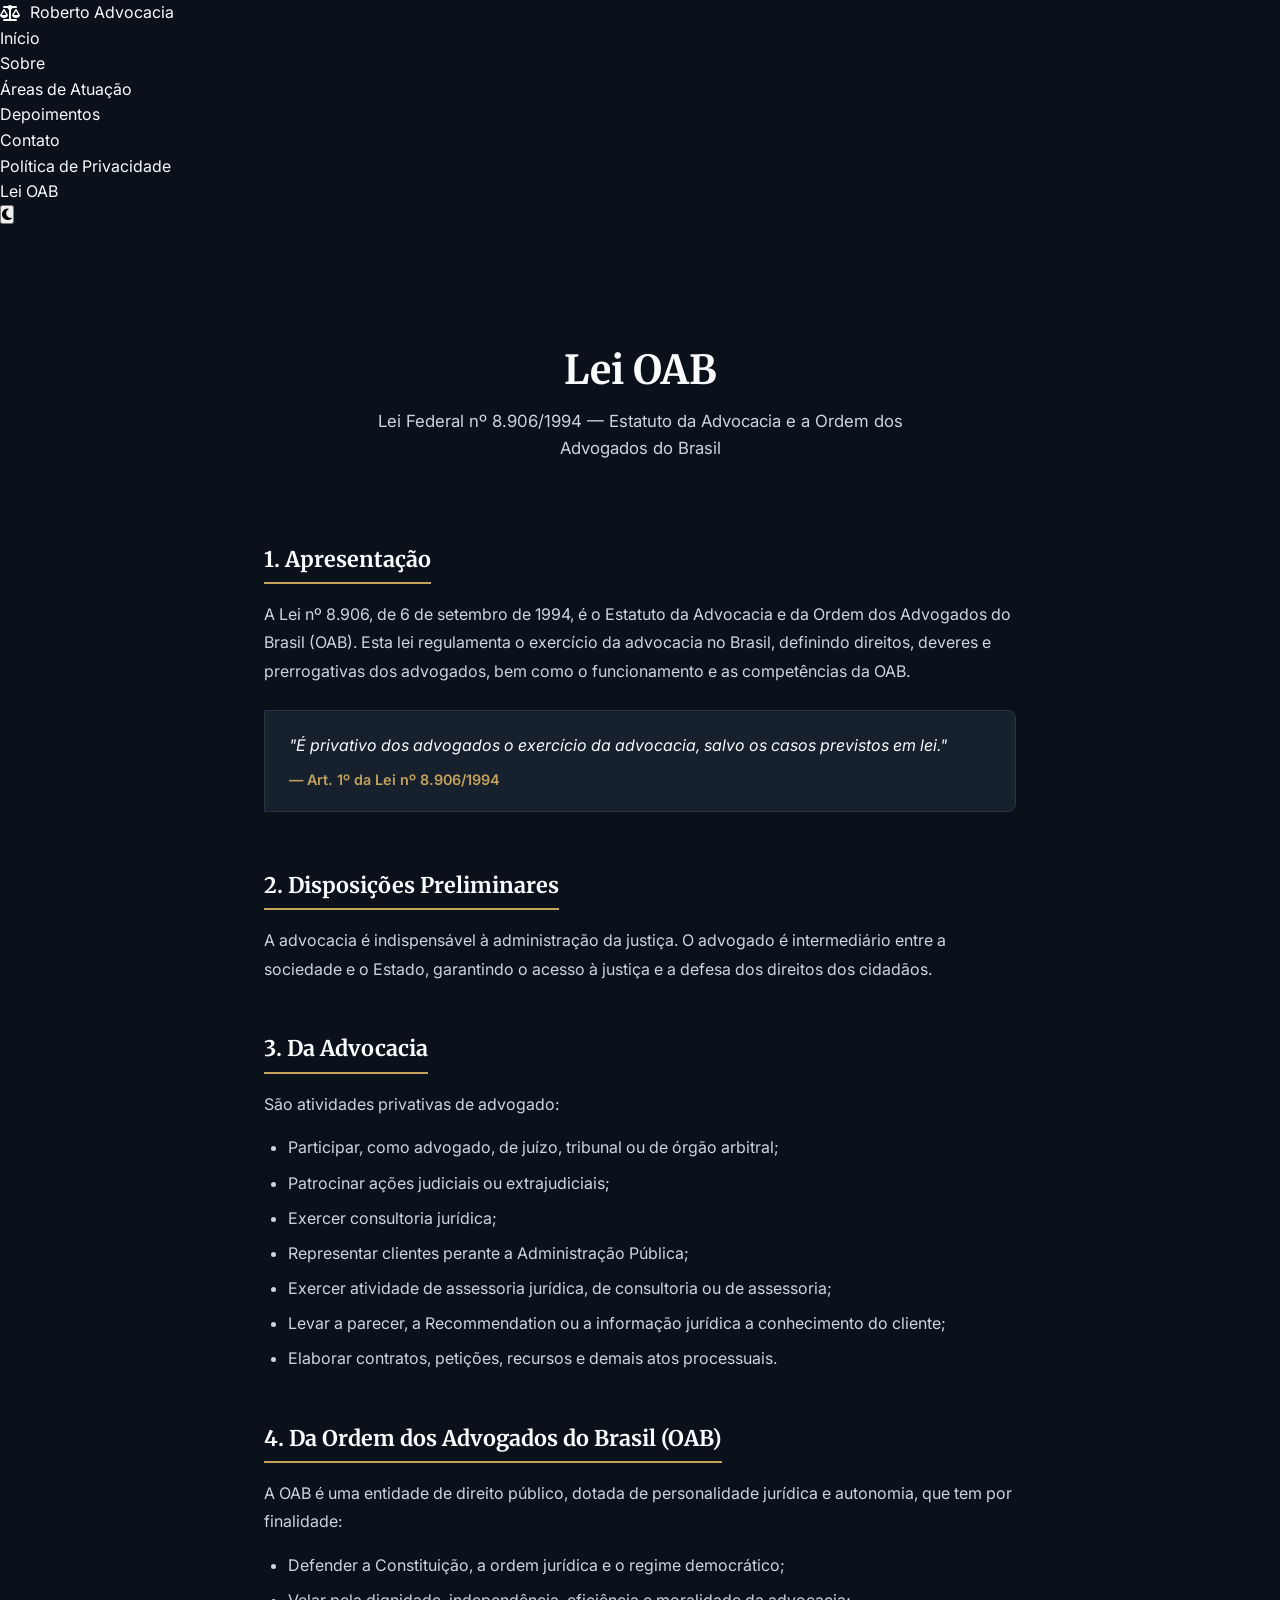
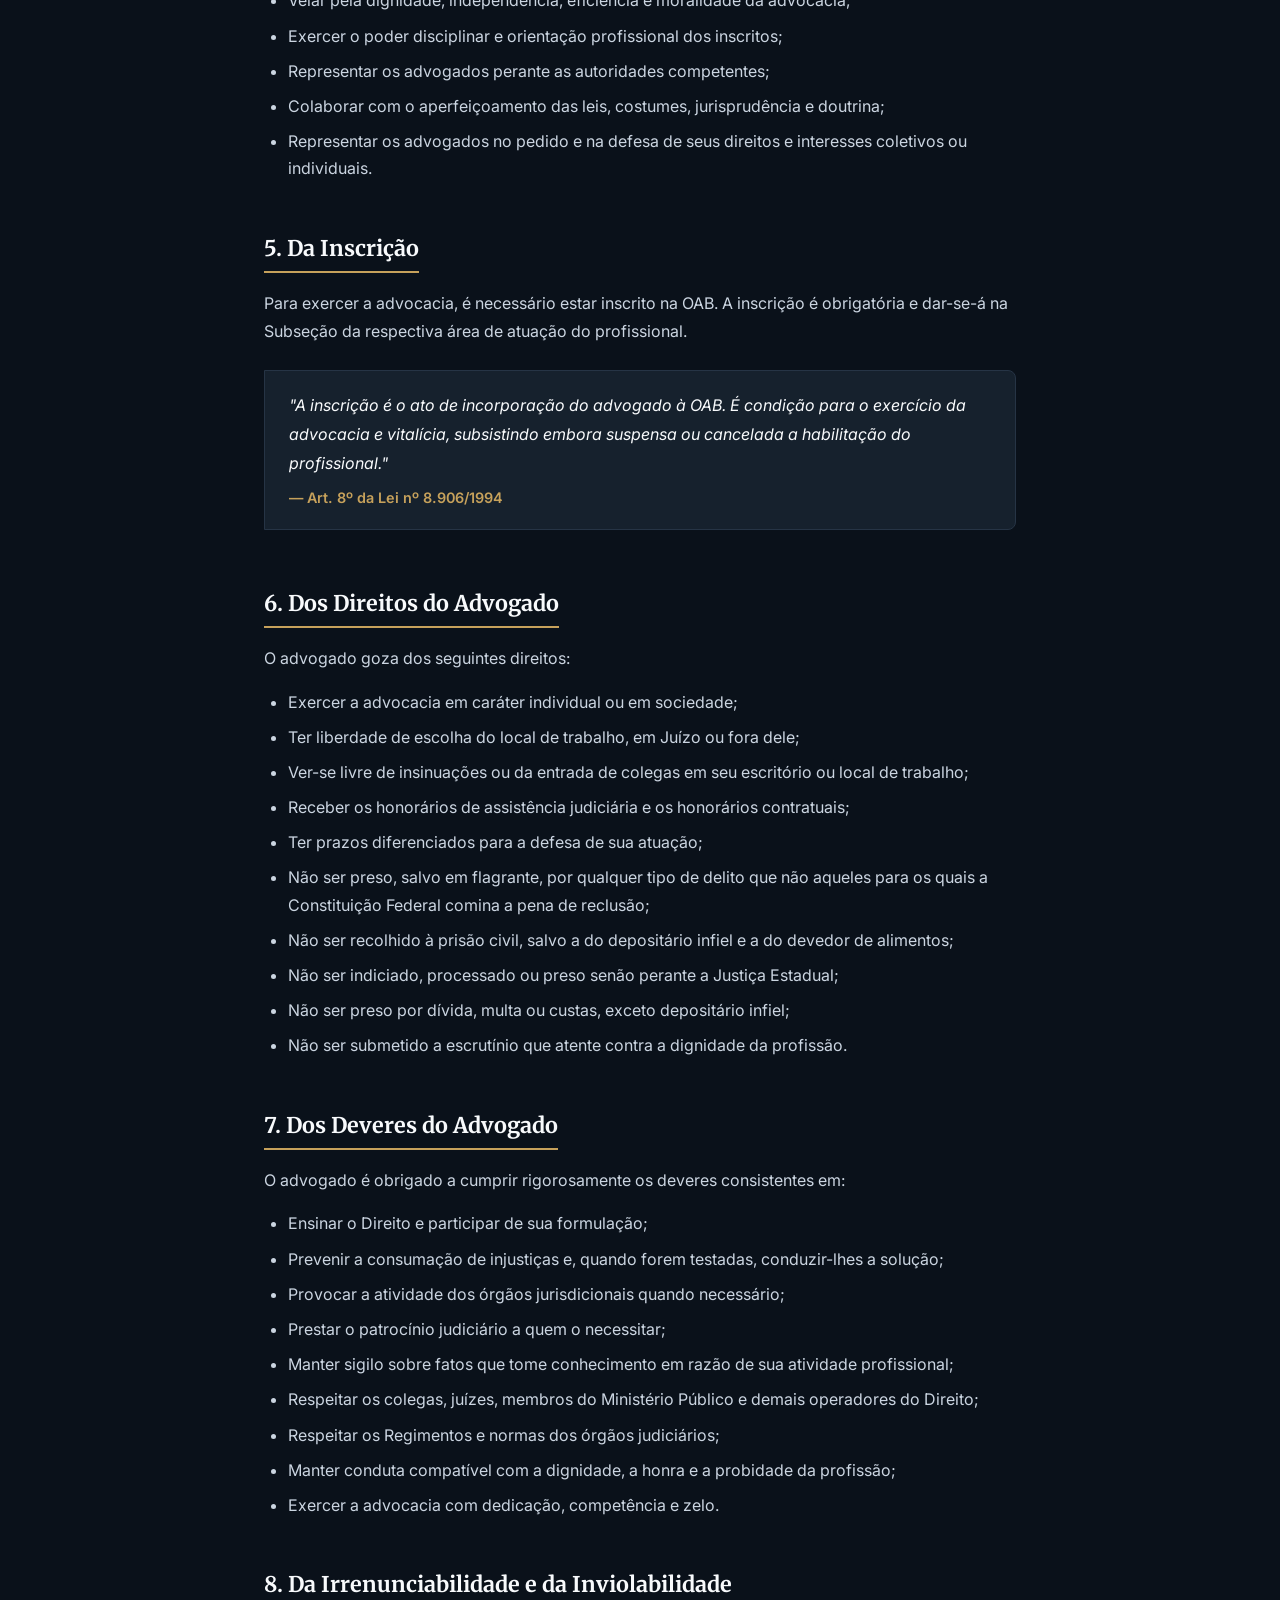
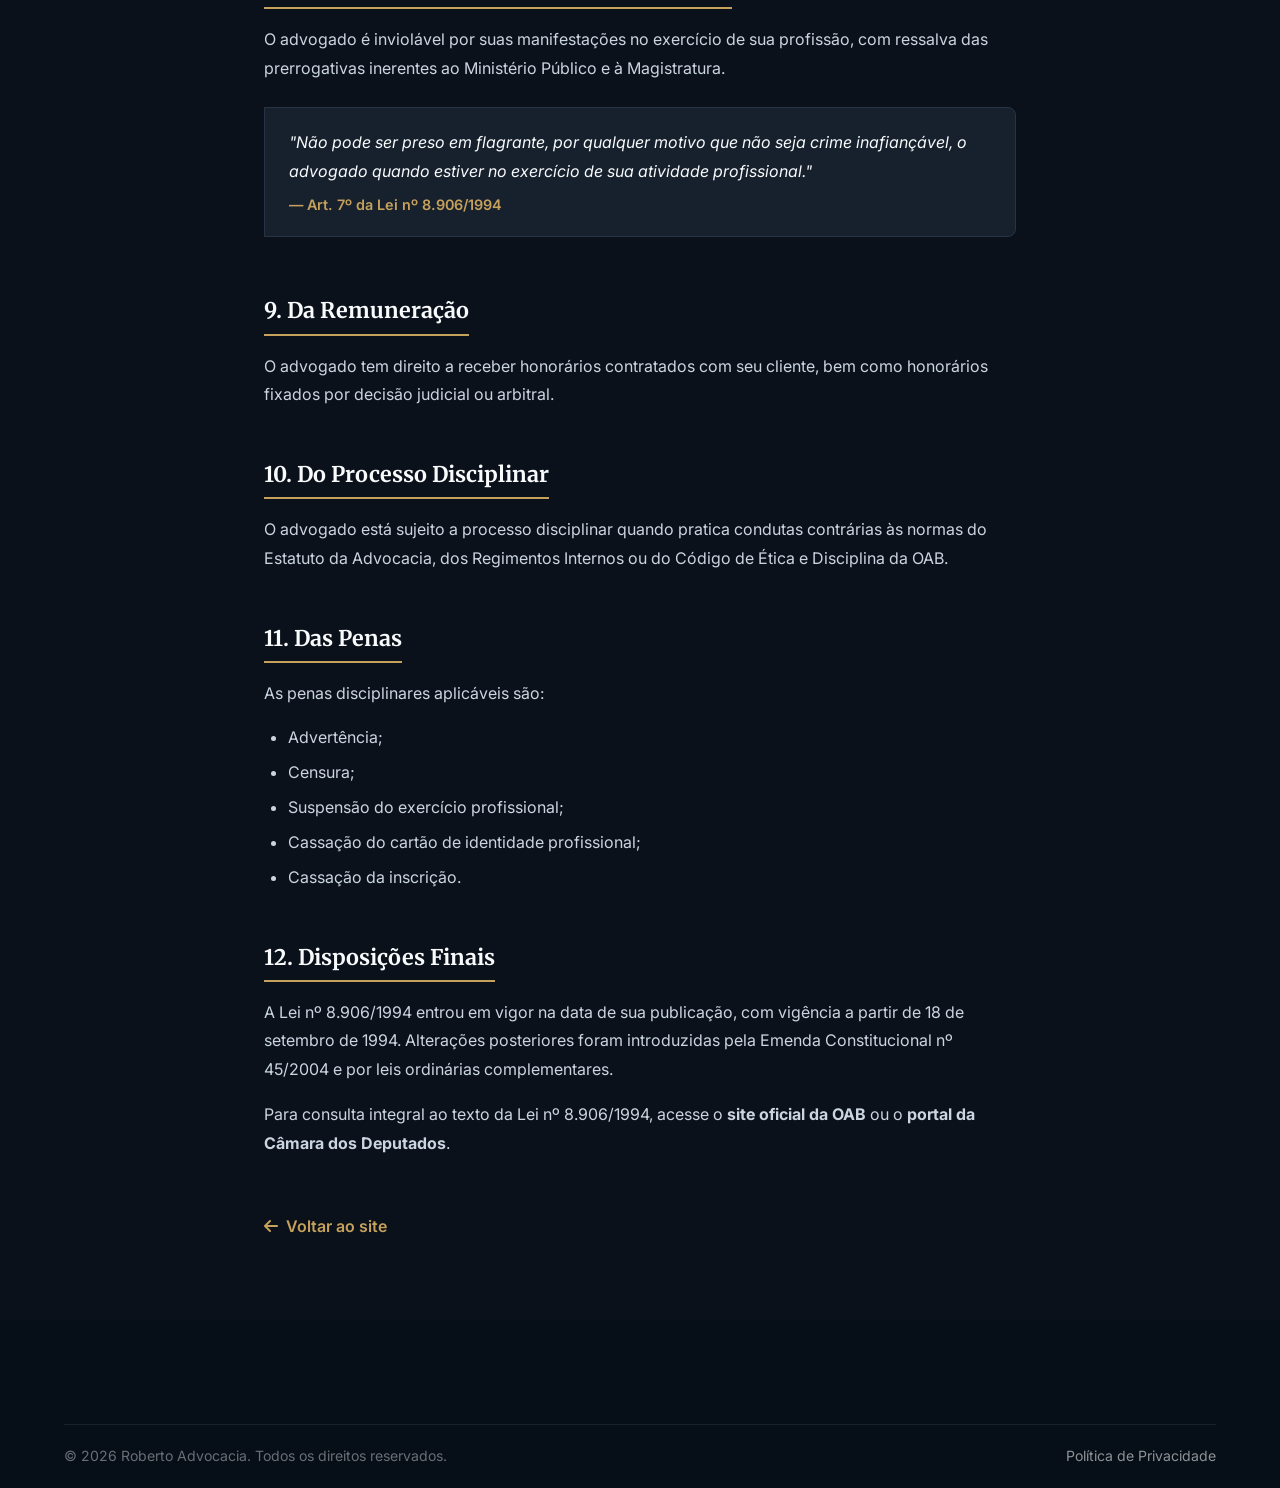
==== lei-oab.html @ ecff1abe "Add files via upload" ====
<!DOCTYPE html>
<html lang="pt-BR" data-theme="dark">
<head>
    <meta charset="UTF-8">
    <meta name="viewport" content="width=device-width, initial-scale=1.0">
    <title>Lei OAB | Roberto Advocacia</title>
    <link rel="stylesheet" href="style.css">
    <link href="https://fonts.googleapis.com/css2?family=Inter:wght@300;400;500;600;700&family=Merriweather:wght@400;700&display=swap" rel="stylesheet">
    <link rel="stylesheet" href="https://cdnjs.cloudflare.com/ajax/libs/font-awesome/6.4.0/css/all.min.css">
    <style>
        .policy-page {
            padding-top: 120px;
            padding-bottom: 80px;
            min-height: 100vh;
            background: var(--background);
        }

        .policy-container {
            max-width: 800px;
            margin: 0 auto;
            padding: 0 24px;
        }

        .policy-header {
            text-align: center;
            margin-bottom: 48px;
        }

        .policy-header h1 {
            font-size: clamp(1.8rem, 4vw, 2.5rem);
            color: var(--text);
            margin-bottom: 12px;
        }

        .policy-header .subtitle {
            color: var(--text-secondary);
            font-size: 1.05rem;
            max-width: 600px;
            margin: 0 auto;
        }

        .policy-content h2 {
            font-size: 1.35rem;
            color: var(--text);
            margin-top: 36px;
            margin-bottom: 16px;
            padding-bottom: 8px;
            border-bottom: 2px solid var(--accent);
            display: inline-block;
        }

        .policy-content h3 {
            font-size: 1.1rem;
            color: var(--text);
            margin-top: 24px;
            margin-bottom: 12px;
        }

        .policy-content p {
            color: var(--text-secondary);
            line-height: 1.8;
            margin-bottom: 16px;
            font-size: 1rem;
        }

        .policy-content ul {
            color: var(--text-secondary);
            margin-bottom: 16px;
            padding-left: 24px;
        }

        .policy-content ul li {
            margin-bottom: 8px;
            line-height: 1.7;
        }

        .law-highlight {
            background: var(--card);
            border-left: 4px solid var(--accent);
            padding: 20px 24px;
            border-radius: 0 var(--radius) var(--radius) 0;
            margin: 24px 0;
            border: 1px solid var(--border);
        }

        .law-highlight p {
            margin-bottom: 0;
            font-style: italic;
            color: var(--text);
        }

        .law-highlight .law-ref {
            display: block;
            margin-top: 8px;
            font-weight: 600;
            font-style: normal;
            color: var(--accent);
            font-size: 0.9rem;
        }

        .back-link {
            display: inline-flex;
            align-items: center;
            gap: 8px;
            color: var(--accent);
            font-weight: 600;
            margin-top: 40px;
            transition: var(--transition);
        }

        .back-link:hover {
            gap: 14px;
        }
    </style>
</head>
<body>

    <!-- HEADER -->
    <header class="header" id="header">
        <div class="header-container">
            <a href="index.html" class="logo">
                <i class="fas fa-balance-scale"></i>
                <span>Roberto Advocacia</span>
            </a>
            <nav class="nav" id="nav">
                <ul class="nav-links" id="navLinks">
                    <li><a href="index.html">Início</a></li>
                    <li><a href="index.html#sobre">Sobre</a></li>
                    <li><a href="index.html#areas">Áreas de Atuação</a></li>
                    <li><a href="index.html#depoimentos">Depoimentos</a></li>
                    <li><a href="index.html#contato">Contato</a></li>
                    <li><a href="privacidade.html">Política de Privacidade</a></li>
                    <li><a href="lei-oab.html">Lei OAB</a></li>
                </ul>
            </nav>
            <div class="header-actions">
                <button class="theme-toggle" id="themeToggle" aria-label="Alternar modo escuro">
                    <i class="fas fa-moon" id="themeIcon"></i>
                </button>
                <button class="menu-toggle" id="menuToggle" aria-label="Abrir menu">
                    <i class="fas fa-bars"></i>
                </button>
            </div>
        </div>
    </header>

    <!-- LEI OAB -->
    <main class="policy-page">
        <div class="policy-container">
            <div class="policy-header">
                <h1>Lei OAB</h1>
                <p class="subtitle">Lei Federal nº 8.906/1994 — Estatuto da Advocacia e a Ordem dos Advogados do Brasil</p>
            </div>

            <div class="policy-content">
                <h2>1. Apresentação</h2>
                <p>A Lei nº 8.906, de 6 de setembro de 1994, é o Estatuto da Advocacia e da Ordem dos Advogados do Brasil (OAB). Esta lei regulamenta o exercício da advocacia no Brasil, definindo direitos, deveres e prerrogativas dos advogados, bem como o funcionamento e as competências da OAB.</p>

                <div class="law-highlight">
                    <p>"É privativo dos advogados o exercício da advocacia, salvo os casos previstos em lei."</p>
                    <span class="law-ref">— Art. 1º da Lei nº 8.906/1994</span>
                </div>

                <h2>2. Disposições Preliminares</h2>
                <p>A advocacia é indispensável à administração da justiça. O advogado é intermediário entre a sociedade e o Estado, garantindo o acesso à justiça e a defesa dos direitos dos cidadãos.</p>

                <h2>3. Da Advocacia</h2>
                <p>São atividades privativas de advogado:</p>
                <ul>
                    <li>Participar, como advogado, de juízo, tribunal ou de órgão arbitral;</li>
                    <li>Patrocinar ações judiciais ou extrajudiciais;</li>
                    <li>Exercer consultoria jurídica;</li>
                    <li>Representar clientes perante a Administração Pública;</li>
                    <li>Exercer atividade de assessoria jurídica, de consultoria ou de assessoria;</li>
                    <li>Levar a parecer, a Recommendation ou a informação jurídica a conhecimento do cliente;</li>
                    <li>Elaborar contratos, petições, recursos e demais atos processuais.</li>
                </ul>

                <h2>4. Da Ordem dos Advogados do Brasil (OAB)</h2>
                <p>A OAB é uma entidade de direito público, dotada de personalidade jurídica e autonomia, que tem por finalidade:</p>
                <ul>
                    <li>Defender a Constituição, a ordem jurídica e o regime democrático;</li>
                    <li>Velar pela dignidade, independência, eficiência e moralidade da advocacia;</li>
                    <li>Exercer o poder disciplinar e orientação profissional dos inscritos;</li>
                    <li>Representar os advogados perante as autoridades competentes;</li>
                    <li>Colaborar com o aperfeiçoamento das leis, costumes, jurisprudência e doutrina;</li>
                    <li>Representar os advogados no pedido e na defesa de seus direitos e interesses coletivos ou individuais.</li>
                </ul>

                <h2>5. Da Inscrição</h2>
                <p>Para exercer a advocacia, é necessário estar inscrito na OAB. A inscrição é obrigatória e dar-se-á na Subseção da respectiva área de atuação do profissional.</p>

                <div class="law-highlight">
                    <p>"A inscrição é o ato de incorporação do advogado à OAB. É condição para o exercício da advocacia e vitalícia, subsistindo embora suspensa ou cancelada a habilitação do profissional."</p>
                    <span class="law-ref">— Art. 8º da Lei nº 8.906/1994</span>
                </div>

                <h2>6. Dos Direitos do Advogado</h2>
                <p>O advogado goza dos seguintes direitos:</p>
                <ul>
                    <li>Exercer a advocacia em caráter individual ou em sociedade;</li>
                    <li>Ter liberdade de escolha do local de trabalho, em Juízo ou fora dele;</li>
                    <li>Ver-se livre de insinuações ou da entrada de colegas em seu escritório ou local de trabalho;</li>
                    <li>Receber os honorários de assistência judiciária e os honorários contratuais;</li>
                    <li>Ter prazos diferenciados para a defesa de sua atuação;</li>
                    <li>Não ser preso, salvo em flagrante, por qualquer tipo de delito que não aqueles para os quais a Constituição Federal comina a pena de reclusão;</li>
                    <li>Não ser recolhido à prisão civil, salvo a do depositário infiel e a do devedor de alimentos;</li>
                    <li>Não ser indiciado, processado ou preso senão perante a Justiça Estadual;</li>
                    <li>Não ser preso por dívida, multa ou custas, exceto depositário infiel;</li>
                    <li>Não ser submetido a escrutínio que atente contra a dignidade da profissão.</li>
                </ul>

                <h2>7. Dos Deveres do Advogado</h2>
                <p>O advogado é obrigado a cumprir rigorosamente os deveres consistentes em:</p>
                <ul>
                    <li>Ensinar o Direito e participar de sua formulação;</li>
                    <li>Prevenir a consumação de injustiças e, quando forem testadas, conduzir-lhes a solução;</li>
                    <li>Provocar a atividade dos órgãos jurisdicionais quando necessário;</li>
                    <li>Prestar o patrocínio judiciário a quem o necessitar;</li>
                    <li>Manter sigilo sobre fatos que tome conhecimento em razão de sua atividade profissional;</li>
                    <li>Respeitar os colegas, juízes, membros do Ministério Público e demais operadores do Direito;</li>
                    <li>Respeitar os Regimentos e normas dos órgãos judiciários;</li>
                    <li>Manter conduta compatível com a dignidade, a honra e a probidade da profissão;</li>
                    <li>Exercer a advocacia com dedicação, competência e zelo.</li>
                </ul>

                <h2>8. Da Irrenunciabilidade e da Inviolabilidade</h2>
                <p>O advogado é inviolável por suas manifestações no exercício de sua profissão, com ressalva das prerrogativas inerentes ao Ministério Público e à Magistratura.</p>

                <div class="law-highlight">
                    <p>"Não pode ser preso em flagrante, por qualquer motivo que não seja crime inafiançável, o advogado quando estiver no exercício de sua atividade profissional."</p>
                    <span class="law-ref">— Art. 7º da Lei nº 8.906/1994</span>
                </div>

                <h2>9. Da Remuneração</h2>
                <p>O advogado tem direito a receber honorários contratados com seu cliente, bem como honorários fixados por decisão judicial ou arbitral.</p>

                <h2>10. Do Processo Disciplinar</h2>
                <p>O advogado está sujeito a processo disciplinar quando pratica condutas contrárias às normas do Estatuto da Advocacia, dos Regimentos Internos ou do Código de Ética e Disciplina da OAB.</p>

                <h2>11. Das Penas</h2>
                <p>As penas disciplinares aplicáveis são:</p>
                <ul>
                    <li>Advertência;</li>
                    <li>Censura;</li>
                    <li>Suspensão do exercício profissional;</li>
                    <li>Cassação do cartão de identidade profissional;</li>
                    <li>Cassação da inscrição.</li>
                </ul>

                <h2>12. Disposições Finais</h2>
                <p>A Lei nº 8.906/1994 entrou em vigor na data de sua publicação, com vigência a partir de 18 de setembro de 1994. Alterações posteriores foram introduzidas pela Emenda Constitucional nº 45/2004 e por leis ordinárias complementares.</p>

                <p>Para consulta integral ao texto da Lei nº 8.906/1994, acesse o <strong>site oficial da OAB</strong> ou o <strong>portal da Câmara dos Deputados</strong>.</p>

                <a href="index.html" class="back-link">
                    <i class="fas fa-arrow-left"></i> Voltar ao site
                </a>
            </div>
        </div>
    </main>

    <!-- FOOTER -->
    <footer class="footer">
        <div class="container">
            <div class="footer-bottom">
                <p>&copy; 2026 Roberto Advocacia. Todos os direitos reservados.</p>
                <p><a href="privacidade.html">Política de Privacidade</a></p>
            </div>
        </div>
    </footer>

    <script>
        document.addEventListener('DOMContentLoaded', function () {
            var html = document.documentElement;
            var themeToggle = document.getElementById('themeToggle');
            var themeIcon = document.getElementById('themeIcon');

            function getPreferredTheme() {
                return localStorage.getItem('theme') || 'dark';
            }

            function applyTheme(theme) {
                html.setAttribute('data-theme', theme);
                localStorage.setItem('theme', theme);
                if (themeIcon) {
                    themeIcon.className = theme === 'dark' ? 'fas fa-moon' : 'fas fa-sun';
                }
            }

            applyTheme(getPreferredTheme());

            if (themeToggle) {
                themeToggle.addEventListener('click', function () {
                    var current = html.getAttribute('data-theme');
                    applyTheme(current === 'dark' ? 'light' : 'dark');
                });
            }

            var menuToggle = document.getElementById('menuToggle');
            var nav = document.getElementById('nav');

            if (menuToggle && nav) {
                menuToggle.addEventListener('click', function () {
                    nav.classList.toggle('active');
                    var icon = menuToggle.querySelector('i');
                    icon.className = nav.classList.contains('active') ? 'fas fa-times' : 'fas fa-bars';
                });
            }
        });
    </script>
</body>
</html>
---- style.css ----
/* =============================================
   ERICA ADVOCACIA — CSS PRINCIPAL
   Identidade Visual Profissional e Sofisticada
   ============================================= */

/* CSS VARIABLES — MODO CLARO (DEFAULT) */
:root {
    --primary: #0B1F33;
    --primary-secondary: #163A5C;
    --accent: #C6A15B;
    --background: #F7F5F0;
    --background-secondary: #FFFFFF;
    --card: #FFFFFF;
    --text: #1F2937;
    --text-secondary: #667085;
    --border: #E5E7EB;
    --header-bg: #0B1F33;
    --footer-bg: #0B1F33;
    --whatsapp: #25D366;
    --input-bg: #FFFFFF;
    --input-border: #E5E7EB;
    --shadow-sm: 0 1px 3px rgba(0,0,0,0.08);
    --shadow-md: 0 4px 12px rgba(0,0,0,0.1);
    --shadow-lg: 0 10px 30px rgba(0,0,0,0.12);
    --radius: 8px;
    --radius-lg: 12px;
    --transition: all 0.3s ease;
}

/* MODO ESCURO */
[data-theme="dark"] {
    --primary: #163A5C;
    --primary-secondary: #1E4D7B;
    --accent: #C6A15B;
    --background: #0A111A;
    --background-secondary: #101923;
    --card: #16212D;
    --text: #F8FAFC;
    --text-secondary: #CBD5E1;
    --border: #263445;
    --header-bg: #0A111A;
    --footer-bg: #0A111A;
    --whatsapp: #25D366;
    --input-bg: #16212D;
    --input-border: #263445;
    --shadow-sm: 0 1px 3px rgba(0,0,0,0.3);
    --shadow-md: 0 4px 12px rgba(0,0,0,0.4);
    --shadow-lg: 0 10px 30px rgba(0,0,0,0.5);
}

/* RESET */
*,
*::before,
*::after {
    margin: 0;
    padding: 0;
    box-sizing: border-box;
}

html {
    scroll-behavior: smooth;
    font-size: 16px;
}

body {
    font-family: 'Inter', -apple-system, BlinkMacSystemFont, sans-serif;
    line-height: 1.6;
    color: var(--text);
    background-color: var(--background);
    transition: background-color 0.3s ease, color 0.3s ease;
}

h1, h2, h3, h4 {
    font-family: 'Merriweather', Georgia, serif;
    font-weight: 700;
    line-height: 1.3;
}

a {
    text-decoration: none;
    color: inherit;
    transition: var(--transition);
}

img {
    max-width: 100%;
    display: block;
}

.container {
    max-width: 1200px;
    margin: 0 auto;
    padding: 0 24px;
}

/* =============================================
   GLASS NAVIGATION
   ============================================= */
.glass-nav {
    --bg-color: rgba(255, 255, 255, 0.25);
    --highlight: rgba(255, 255, 255, 0.75);
    position: fixed;
    top: 16px;
    left: 50%;
    transform: translateX(-50%);
    z-index: 1000;
    width: calc(100% - 48px);
    max-width: 1100px;
    padding: 0;
    background: transparent;
    border-radius: 50px;
    overflow: hidden;
    transition: all 0.4s cubic-bezier(0.25, 0.46, 0.45, 0.94);
}

.glass-filter,
.glass-overlay,
.glass-specular {
    position: absolute;
    inset: 0;
    border-radius: inherit;
}

.glass-filter {
    z-index: 1;
    backdrop-filter: blur(4px);
    filter: url(#glass-distortion) saturate(120%) brightness(1.15);
}

.glass-overlay {
    z-index: 2;
    background: var(--bg-color);
}

.glass-specular {
    z-index: 3;
    box-shadow: inset 1px 1px 1px var(--highlight);
}

.glass-content {
    position: relative;
    z-index: 4;
}

[data-theme="dark"] .glass-nav {
    --bg-color: rgba(0, 0, 0, 0.43);
    --highlight: rgba(255, 255, 255, 0.15);
}

[data-theme="light"] .glass-nav {
    --bg-color: rgba(255, 255, 255, 0.43);
    --highlight: rgba(255, 255, 255, 0.75);
}

/* =============================================
   HEADER INNER
   ============================================= */
.header-inner {
    background: transparent;
    border-radius: 50px;
    padding: 12px 28px;
    display: flex;
    align-items: center;
    justify-content: space-between;
    position: relative;
}

.header-inner::before {
    content: '';
    position: absolute;
    inset: 0;
    border-radius: 50px;
    padding: 0.8px;
    background: radial-gradient(circle, rgba(198, 161, 91, 0.43) 0%, rgba(198, 161, 91, 0.43) 100%);
    -webkit-mask: linear-gradient(#fff 0 0) content-box, linear-gradient(#fff 0 0);
    -webkit-mask-composite: xor;
    mask-composite: exclude;
    pointer-events: none;
}

.header.scrolled {
    box-shadow: none;
}

/* =============================================
   LOGO
   ============================================= */
.logo {
    display: flex;
    align-items: center;
    gap: 10px;
}

.logo-icon {
    width: 36px;
    height: 36px;
    display: flex;
    align-items: center;
    justify-content: center;
    background: linear-gradient(135deg, var(--accent), #D4AF37);
    border-radius: 10px;
    font-weight: 700;
    font-size: 1rem;
    color: white;
}

.logo-text {
    font-family: 'Merriweather', serif;
    font-size: 1.2rem;
    font-weight: 700;
    color: var(--text);
}

.logo-accent {
    color: var(--accent);
}

/* =============================================
   NAVIGATION
   ============================================= */
.nav {
    display: flex;
    gap: 32px;
}

.nav-link {
    font-size: 0.9rem;
    font-weight: 500;
    color: var(--text-secondary);
    transition: color 0.3s ease;
}

.nav-link:hover {
    color: var(--text);
}

.header-actions {
    display: flex;
    align-items: center;
    gap: 12px;
}

.header-cta {
    padding: 12px 24px;
    font-size: 0.9rem;
    background: var(--whatsapp) !important;
    color: #fff;
    position: relative;
    border: none;
    border-radius: 50px;
    font-weight: 600;
    display: inline-flex;
    align-items: center;
    gap: 8px;
}

.header-cta::before {
    display: none;
}

.header-cta:hover {
    transform: translateY(-2px);
    box-shadow: 0 8px 24px rgba(37, 211, 102, 0.4);
    background: #20bd5a !important;
}

/* =============================================
   THEME SWITCHER
   ============================================= */
.theme-switcher {
    display: flex;
    gap: 4px;
    padding: 4px;
    border-radius: 50px;
    background: var(--card);
    border: 1px solid var(--border);
}

.theme-btn {
    width: 32px;
    height: 32px;
    border-radius: 50%;
    border: none;
    background: transparent;
    color: var(--text-secondary);
    cursor: pointer;
    display: flex;
    align-items: center;
    justify-content: center;
    transition: var(--transition);
}

.theme-btn:hover {
    color: var(--accent);
}

.theme-btn.active {
    background: var(--accent);
    color: white;
}

/* =============================================
   MOBILE HEADER
   ============================================= */
.mobile-header-actions {
    display: none;
    align-items: center;
    gap: 12px;
}

.mobile-theme-switcher {
    display: none;
}

.menu-toggle {
    display: none;
    width: 40px;
    height: 40px;
    border-radius: var(--radius);
    border: none;
    background: var(--card);
    border: 1px solid var(--border);
    color: var(--text);
    cursor: pointer;
    flex-direction: column;
    align-items: center;
    justify-content: center;
    gap: 5px;
    padding: 10px;
}

.menu-toggle span {
    display: block;
    width: 18px;
    height: 2px;
    background: var(--text);
    border-radius: 2px;
    transition: var(--transition);
}

.menu-toggle.active span:nth-child(1) {
    transform: rotate(45deg) translate(5px, 5px);
}

.menu-toggle.active span:nth-child(2) {
    opacity: 0;
}

.menu-toggle.active span:nth-child(3) {
    transform: rotate(-45deg) translate(5px, -5px);
}

/* =============================================
   MOBILE NAV
   ============================================= */
.mobile-nav {
    position: fixed;
    top: 0;
    left: 0;
    right: 0;
    bottom: 0;
    background: var(--background);
    z-index: 999;
    display: flex;
    align-items: center;
    justify-content: center;
    opacity: 0;
    visibility: hidden;
    transition: var(--transition);
}

.mobile-nav.active {
    opacity: 1;
    visibility: visible;
}

.mobile-nav-links {
    display: flex;
    flex-direction: column;
    align-items: center;
    gap: 24px;
}

.mobile-nav-link {
    font-size: 1.5rem;
    font-weight: 600;
    color: var(--text);
    transition: color 0.3s ease;
}

.mobile-nav-link:hover {
    color: var(--accent);
}

.mobile-whatsapp-link {
    margin-top: 16px;
    padding: 16px 32px;
    font-size: 1rem;
}

/* =============================================
   HERO
   ============================================= */
.hero {
    background: linear-gradient(135deg, #0B1F33 0%, #0D2540 40%, #163A5C 100%);
    min-height: 100vh;
    display: flex;
    align-items: center;
    padding-top: 120px;
    position: relative;
    overflow: hidden;
}

.hero-bg {
    position: absolute;
    top: 0;
    left: 0;
    right: 0;
    bottom: 0;
    z-index: 0;
}

.hero-bg-img {
    width: 100%;
    height: 100%;
    object-fit: cover;
    opacity: 0.3;
}

.hero-bg-overlay {
    position: absolute;
    top: 0;
    left: 0;
    right: 0;
    bottom: 0;
    background: linear-gradient(135deg, rgba(11, 31, 51, 0.9) 0%, rgba(13, 37, 64, 0.85) 40%, rgba(22, 58, 92, 0.8) 100%);
}

.hero-container {
    max-width: 1200px;
    margin: 0 auto;
    padding: 0 24px;
    width: 100%;
    display: grid;
    grid-template-columns: 1fr 1fr;
    gap: 60px;
    align-items: center;
    position: relative;
    z-index: 1;
}

.hero-content {
    max-width: 600px;
}

.hero-image {
    display: flex;
    justify-content: center;
    align-items: center;
}

.hero-img {
    max-width: 100%;
    height: auto;
    max-height: 500px;
    object-fit: contain;
    filter: drop-shadow(0 20px 40px rgba(0, 0, 0, 0.3));
}

.hero-subtitle {
    color: var(--accent);
    font-size: 1rem;
    font-weight: 600;
    letter-spacing: 2px;
    text-transform: uppercase;
    margin-bottom: 16px;
}

.hero-title {
    font-size: clamp(2.2rem, 5vw, 3.8rem);
    color: #FFFFFF;
    margin-bottom: 24px;
    line-height: 1.15;
}

.hero-text {
    font-size: 1.15rem;
    color: rgba(255, 255, 255, 0.8);
    margin-bottom: 40px;
    max-width: 560px;
    line-height: 1.7;
}

.hero-buttons {
    display: flex;
    gap: 16px;
    flex-wrap: wrap;
}

/* =============================================
   BOTÕES
   ============================================= */
.btn {
    display: inline-flex;
    align-items: center;
    gap: 10px;
    padding: 14px 28px;
    border-radius: var(--radius);
    font-family: 'Inter', sans-serif;
    font-size: 0.95rem;
    font-weight: 600;
    cursor: pointer;
    border: none;
    transition: var(--transition);
    text-align: center;
    justify-content: center;
}

.btn-primary {
    background: var(--accent);
    color: #0B1F33;
}

.btn-primary:hover {
    background: #D4AF37;
    transform: translateY(-2px);
    box-shadow: 0 4px 15px rgba(198, 161, 91, 0.3);
}

.btn-outline {
    background: transparent;
    border: 2px solid rgba(255, 255, 255, 0.4);
    color: #FFFFFF;
}

.btn-outline:hover {
    background: rgba(255, 255, 255, 0.1);
    border-color: #FFFFFF;
}

.btn-whatsapp {
    background: var(--whatsapp);
    color: #FFFFFF;
}

.btn-whatsapp:hover {
    background: #20ba5a;
    transform: translateY(-2px);
    box-shadow: 0 4px 15px rgba(37, 211, 102, 0.3);
}

.btn-full {
    width: 100%;
}

.btn-lg {
    padding: 16px 36px;
    font-size: 1.05rem;
}

/* =============================================
   STATS
   ============================================= */
.stats {
    background: var(--primary-secondary);
    padding: 48px 0;
}

.stats-grid {
    display: grid;
    grid-template-columns: repeat(4, 1fr);
    gap: 32px;
    text-align: center;
}

.stat-item {
    color: #FFFFFF;
}

.stat-number {
    font-family: 'Merriweather', serif;
    font-size: 2.8rem;
    font-weight: 700;
    color: var(--accent);
    line-height: 1;
}

.stat-plus {
    font-family: 'Merriweather', serif;
    font-size: 1.8rem;
    color: var(--accent);
}

.stat-label {
    display: block;
    margin-top: 8px;
    font-size: 0.95rem;
    color: rgba(255, 255, 255, 0.8);
}

/* =============================================
   SEÇÕES — HEADER E SUBTÍTULO
   ============================================= */
.section-header {
    text-align: center;
    margin-bottom: 48px;
}

.section-header h2 {
    font-size: clamp(1.8rem, 3vw, 2.5rem);
    color: var(--text);
    margin-bottom: 12px;
}

.section-subtitle {
    color: var(--text-secondary);
    font-size: 1.05rem;
    max-width: 600px;
    margin: 0 auto;
}

.section-header--light h2 {
    color: #FFFFFF;
}

.section-header--light .section-subtitle {
    color: rgba(255, 255, 255, 0.75);
}

/* =============================================
   SOBRE
   ============================================= */
.about {
    padding: 80px 0;
    background: var(--background);
}

.about-grid {
    display: grid;
    grid-template-columns: 1fr 1fr;
    gap: 64px;
    align-items: center;
}

.about-image {
    position: relative;
}

.about-img {
    width: 100%;
    height: 420px;
    object-fit: cover;
    border-radius: var(--radius-lg);
    box-shadow: var(--shadow-lg);
}

.about-content h2 {
    font-size: clamp(1.8rem, 3vw, 2.3rem);
    color: var(--text);
    margin-bottom: 8px;
}

.about-content .section-subtitle {
    color: var(--accent);
    font-weight: 500;
    margin-bottom: 24px;
}

.about-content p {
    color: var(--text-secondary);
    margin-bottom: 16px;
    line-height: 1.7;
}

.about-features {
    display: grid;
    grid-template-columns: 1fr 1fr;
    gap: 16px;
    margin-top: 28px;
}

.feature {
    display: flex;
    align-items: center;
    gap: 10px;
    font-size: 0.95rem;
    color: var(--text);
}

.feature i {
    color: var(--accent);
    font-size: 1.1rem;
}

/* =============================================
   ÁREAS DE ATUAÇÃO
   ============================================= */
.areas {
    padding: 80px 0;
    background: var(--background-secondary);
}

.areas-grid {
    display: grid;
    grid-template-columns: repeat(2, 1fr);
    gap: 24px;
}

.area-card {
    background: var(--card);
    border-radius: var(--radius-lg);
    border: 1px solid var(--border);
    transition: var(--transition);
    overflow: hidden;
    display: flex;
    flex-direction: row;
    min-height: 180px;
}

.area-card:hover {
    transform: translateY(-4px);
    box-shadow: var(--shadow-lg);
    border-color: var(--accent);
}

.area-img-wrapper {
    width: 40%;
    min-width: 140px;
    overflow: hidden;
    flex-shrink: 0;
}

.area-img {
    width: 100%;
    height: 100%;
    object-fit: cover;
    transition: transform 0.4s ease;
}

.area-card:hover .area-img {
    transform: scale(1.05);
}

.area-content {
    padding: 24px;
    flex: 1;
    display: flex;
    flex-direction: column;
    justify-content: center;
}

.area-icon {
    width: 48px;
    height: 48px;
    background: var(--primary);
    border-radius: 50%;
    display: flex;
    align-items: center;
    justify-content: center;
    margin-bottom: 12px;
}

.area-icon i {
    font-size: 1.2rem;
    color: var(--accent);
}

.area-card h3 {
    font-family: 'Inter', sans-serif;
    font-size: 1.1rem;
    font-weight: 600;
    color: var(--text);
    margin-bottom: 8px;
}

.area-card p {
    color: var(--text-secondary);
    margin-bottom: 12px;
    line-height: 1.5;
    font-size: 0.9rem;
}

.area-link {
    color: var(--accent);
    font-weight: 600;
    font-size: 0.95rem;
    display: inline-flex;
    align-items: center;
    gap: 6px;
}

.area-link:hover {
    gap: 12px;
}

/* =============================================
   DEPOIMENTOS
   ============================================= */
.testimonials {
    padding: 80px 0;
    background: linear-gradient(135deg, #0B1F33 0%, #0D2540 50%, #163A5C 100%);
    color: #FFFFFF;
}

.testimonials-slider {
    position: relative;
    max-width: 760px;
    margin: 0 auto;
}

.testimonial-card {
    display: none;
    text-align: center;
}

.testimonial-card.active {
    display: block;
    animation: fadeIn 0.5s ease;
}

@keyframes fadeIn {
    from { opacity: 0; transform: translateY(10px); }
    to { opacity: 1; transform: translateY(0); }
}

.quote-icon {
    font-size: 1.8rem;
    color: var(--accent);
    margin-bottom: 20px;
}

.testimonial-content p {
    font-size: 1.15rem;
    line-height: 1.8;
    margin-bottom: 28px;
    font-style: italic;
    color: rgba(255, 255, 255, 0.92);
}

.testimonial-author {
    display: flex;
    align-items: center;
    justify-content: center;
    gap: 14px;
}

.author-avatar {
    width: 52px;
    height: 52px;
    background: var(--accent);
    border-radius: 50%;
    display: flex;
    align-items: center;
    justify-content: center;
}

.author-avatar i {
    color: #0B1F33;
    font-size: 1.2rem;
}

.author-info h4 {
    font-family: 'Inter', sans-serif;
    font-size: 1rem;
    font-weight: 600;
    margin-bottom: 2px;
}

.author-info span {
    font-size: 0.88rem;
    color: rgba(255, 255, 255, 0.65);
}

.slider-controls {
    display: flex;
    align-items: center;
    justify-content: center;
    gap: 16px;
    margin-top: 32px;
}

.slider-btn {
    width: 40px;
    height: 40px;
    background: transparent;
    border: 1.5px solid var(--accent);
    color: var(--accent);
    border-radius: 50%;
    cursor: pointer;
    transition: var(--transition);
    display: flex;
    align-items: center;
    justify-content: center;
}

.slider-btn:hover {
    background: var(--accent);
    color: #0B1F33;
}

.slider-dots {
    display: flex;
    gap: 8px;
}

.dot {
    width: 10px;
    height: 10px;
    background: rgba(255, 255, 255, 0.25);
    border-radius: 50%;
    cursor: pointer;
    transition: var(--transition);
}

.dot.active {
    background: var(--accent);
}

/* =============================================
   CONTATO
   ============================================= */
.contact {
    padding: 80px 0;
    background: var(--background);
}

.contact-grid {
    display: grid;
    grid-template-columns: 1fr 2fr;
    gap: 48px;
}

.info-item {
    display: flex;
    gap: 16px;
    margin-bottom: 24px;
}

.info-icon {
    width: 48px;
    height: 48px;
    background: var(--background-secondary);
    border: 1px solid var(--border);
    border-radius: 50%;
    display: flex;
    align-items: center;
    justify-content: center;
    flex-shrink: 0;
}

.info-icon i {
    color: var(--primary);
    font-size: 1rem;
}

.info-content h4 {
    font-family: 'Inter', sans-serif;
    font-size: 0.95rem;
    font-weight: 600;
    color: var(--text);
    margin-bottom: 4px;
}

.info-content p {
    color: var(--text-secondary);
    font-size: 0.92rem;
    line-height: 1.6;
}

.contact-form {
    background: var(--card);
    padding: 36px;
    border-radius: var(--radius-lg);
    border: 1px solid var(--border);
}

.form-group {
    margin-bottom: 20px;
}

.form-row {
    display: grid;
    grid-template-columns: 1fr 1fr;
    gap: 16px;
}

input,
select,
textarea {
    width: 100%;
    padding: 14px 16px;
    border: 1px solid var(--input-border);
    border-radius: var(--radius);
    background: var(--input-bg);
    color: var(--text);
    font-family: 'Inter', sans-serif;
    font-size: 0.95rem;
    transition: var(--transition);
}

input::placeholder,
textarea::placeholder {
    color: var(--text-secondary);
}

input:focus,
select:focus,
textarea:focus {
    outline: none;
    border-color: var(--accent);
    box-shadow: 0 0 0 3px rgba(198, 161, 91, 0.15);
}

select {
    appearance: none;
    background-image: url("data:image/svg+xml,%3Csvg xmlns='http://www.w3.org/2000/svg' width='12' height='12' viewBox='0 0 12 12'%3E%3Cpath fill='%23667085' d='M6 8L1 3h10z'/%3E%3C/svg%3E");
    background-repeat: no-repeat;
    background-position: right 16px center;
    padding-right: 40px;
}

/* =============================================
   CTA
   ============================================= */
.cta {
    background: linear-gradient(135deg, #0B1F33 0%, #0D2540 50%, #163A5C 100%);
    padding: 64px 0;
    text-align: center;
    color: #FFFFFF;
}

.cta h2 {
    font-size: clamp(1.6rem, 3vw, 2.2rem);
    margin-bottom: 12px;
}

.cta p {
    margin-bottom: 28px;
    font-size: 1.05rem;
    color: rgba(255, 255, 255, 0.8);
}

/* =============================================
   FOOTER
   ============================================= */
.footer {
    background: #060E18;
    color: #FFFFFF;
    padding: 64px 0 0;
}

.footer-grid {
    display: grid;
    grid-template-columns: 2fr 1fr 1fr 1fr;
    gap: 40px;
}

.footer-logo {
    font-family: 'Merriweather', serif;
    font-size: 1.35rem;
    font-weight: 700;
    color: #FFFFFF;
    display: inline-flex;
    align-items: center;
    gap: 10px;
    margin-bottom: 16px;
}

.footer-logo i {
    color: var(--accent);
}

.footer-col p {
    color: rgba(255, 255, 255, 0.6);
    line-height: 1.7;
}

.footer-col h4 {
    font-family: 'Inter', sans-serif;
    font-size: 1rem;
    font-weight: 600;
    margin-bottom: 20px;
    color: #FFFFFF;
}

.footer-col ul {
    list-style: none;
}

.footer-col ul li {
    margin-bottom: 10px;
}

.footer-col ul a {
    color: rgba(255, 255, 255, 0.55);
    font-size: 0.92rem;
    transition: var(--transition);
}

.footer-col ul a:hover {
    color: var(--accent);
}

.contact-list li {
    display: flex;
    align-items: center;
    gap: 10px;
    color: rgba(255, 255, 255, 0.55);
    font-size: 0.92rem;
}

.contact-list i {
    color: var(--accent);
    width: 16px;
}

.footer-bottom {
    border-top: 1px solid rgba(255, 255, 255, 0.08);
    margin-top: 40px;
    padding: 20px 0;
    display: flex;
    justify-content: space-between;
    align-items: center;
    font-size: 0.88rem;
    color: rgba(255, 255, 255, 0.4);
}

.footer-bottom a {
    color: rgba(255, 255, 255, 0.55);
    transition: var(--transition);
}

.footer-bottom a:hover {
    color: var(--accent);
}

/* =============================================
   WHATSAPP FLUTUANTE
   ============================================= */
.whatsapp-float {
    position: fixed;
    bottom: 28px;
    right: 28px;
    width: 60px;
    height: 60px;
    background: var(--whatsapp);
    color: #FFFFFF;
    border-radius: 50%;
    display: flex;
    align-items: center;
    justify-content: center;
    font-size: 1.8rem;
    box-shadow: 0 4px 20px rgba(37, 211, 102, 0.35);
    z-index: 900;
    transition: var(--transition);
}

.whatsapp-float:hover {
    transform: scale(1.08);
    box-shadow: 0 6px 28px rgba(37, 211, 102, 0.45);
}

.whatsapp-tooltip {
    position: absolute;
    right: 72px;
    background: #FFFFFF;
    color: #1F2937;
    padding: 8px 14px;
    border-radius: var(--radius);
    font-size: 0.82rem;
    font-weight: 500;
    white-space: nowrap;
    box-shadow: var(--shadow-md);
    opacity: 0;
    pointer-events: none;
    transform: translateX(8px);
    transition: var(--transition);
}

.whatsapp-tooltip::after {
    content: '';
    position: absolute;
    right: -6px;
    top: 50%;
    transform: translateY(-50%);
    border-left: 6px solid #FFFFFF;
    border-top: 6px solid transparent;
    border-bottom: 6px solid transparent;
}

.whatsapp-float:hover .whatsapp-tooltip {
    opacity: 1;
    transform: translateX(0);
}

/* =============================================
   COOKIE BANNER
   ============================================= */
.cookie-banner {
    position: fixed;
    bottom: 0;
    left: 0;
    right: 0;
    z-index: 2000;
    background: var(--card);
    border-top: 1px solid var(--border);
    box-shadow: 0 -4px 20px rgba(0, 0, 0, 0.15);
    padding: 20px 24px;
    transform: translateY(0);
    transition: transform 0.4s ease;
}

.cookie-banner.hidden {
    transform: translateY(100%);
    pointer-events: none;
}

.cookie-content {
    max-width: 1200px;
    margin: 0 auto;
    display: flex;
    align-items: center;
    justify-content: space-between;
    gap: 24px;
}

.cookie-text {
    flex: 1;
}

.cookie-text p {
    font-size: 0.9rem;
    color: var(--text-secondary);
    line-height: 1.6;
}

.cookie-text a {
    color: var(--accent);
    font-weight: 500;
    text-decoration: underline;
}

.cookie-buttons {
    display: flex;
    gap: 12px;
    flex-shrink: 0;
}

.btn-cookie {
    padding: 10px 20px;
    border-radius: var(--radius);
    font-family: 'Inter', sans-serif;
    font-size: 0.88rem;
    font-weight: 600;
    cursor: pointer;
    border: none;
    transition: var(--transition);
    white-space: nowrap;
}

.btn-cookie-accept {
    background: var(--accent);
    color: #0B1F33;
}

.btn-cookie-accept:hover {
    background: #D4AF37;
}

.btn-cookie-reject {
    background: transparent;
    border: 1.5px solid var(--border);
    color: var(--text-secondary);
}

.btn-cookie-reject:hover {
    border-color: var(--text-secondary);
    color: var(--text);
}

/* =============================================
   MODO ESCURO — OVERRIDES ESPECÍFICOS
   ============================================= */
[data-theme="dark"] .area-card {
    background: var(--card);
    border-color: var(--border);
}

[data-theme="dark"] .area-card:hover {
    border-color: var(--accent);
}

[data-theme="dark"] .contact-form {
    background: var(--card);
    border-color: var(--border);
}

[data-theme="dark"] .info-icon {
    background: var(--card);
    border-color: var(--border);
}

[data-theme="dark"] .cookie-banner {
    background: var(--card);
    border-color: var(--border);
}

[data-theme="dark"] .btn-cookie-reject {
    border-color: var(--border);
    color: var(--text-secondary);
}

[data-theme="dark"] .btn-cookie-reject:hover {
    border-color: var(--text-secondary);
    color: var(--text);
}

[data-theme="dark"] .whatsapp-tooltip {
    background: var(--card);
    color: var(--text);
    box-shadow: var(--shadow-md);
}

[data-theme="dark"] .whatsapp-tooltip::after {
    border-left-color: var(--card);
}

/* =============================================
   RESPONSIVIDADE
   ============================================= */

/* TABLET */
@media (max-width: 1024px) {
    .stats-grid {
        grid-template-columns: repeat(2, 1fr);
        gap: 24px;
    }

    .about-grid {
        gap: 40px;
    }

    .footer-grid {
        grid-template-columns: repeat(2, 1fr);
    }
}

/* MOBILE */
@media (max-width: 768px) {
    .glass-nav {
        width: calc(100% - 24px);
        top: 12px;
    }

    .header-inner {
        padding: 10px 16px;
    }

    .nav {
        display: none;
    }

    .header-actions {
        display: none;
    }

    .mobile-header-actions {
        display: flex;
    }

    .mobile-theme-switcher {
        display: flex;
    }

    .menu-toggle {
        display: flex;
    }

    .hero {
        padding-top: 100px;
    }

    .hero-container {
        grid-template-columns: 1fr;
        text-align: center;
    }

    .hero-content {
        order: 2;
    }

    .hero-image {
        order: 1;
    }

    .hero-img {
        max-height: 280px;
    }

    .hero-title {
        font-size: clamp(1.8rem, 6vw, 2.5rem);
    }

    .hero-text {
        font-size: 1rem;
    }

    .hero-buttons {
        flex-direction: column;
        align-items: center;
    }

    .hero-buttons .btn {
        width: 100%;
        max-width: 300px;
    }

    .about-grid {
        grid-template-columns: 1fr;
        gap: 32px;
    }

    .about-img {
        height: 280px;
    }

    .about-features {
        grid-template-columns: 1fr;
    }

    .areas-grid {
        grid-template-columns: 1fr;
    }

    .area-card {
        flex-direction: column;
    }

    .area-img-wrapper {
        width: 100%;
        min-width: unset;
        height: 160px;
    }

    .contact-grid {
        grid-template-columns: 1fr;
        gap: 32px;
    }

    .form-row {
        grid-template-columns: 1fr;
    }

    .footer-grid {
        grid-template-columns: 1fr;
        gap: 32px;
    }

    .footer-bottom {
        flex-direction: column;
        text-align: center;
        gap: 8px;
    }

    .cookie-content {
        flex-direction: column;
        text-align: center;
    }

    .cookie-buttons {
        width: 100%;
        justify-content: center;
    }

    .whatsapp-float {
        bottom: 20px;
        right: 20px;
        width: 56px;
        height: 56px;
        font-size: 1.6rem;
    }

    .whatsapp-tooltip {
        display: none;
    }

    .stats-grid {
        grid-template-columns: 1fr 1fr;
    }

    .stat-number {
        font-size: 2.2rem;
    }
}

/* MOBILE PEQUENO */
@media (max-width: 480px) {
    .hero-title {
        font-size: 1.7rem;
    }

    .hero-subtitle {
        font-size: 0.88rem;
    }

    .section-header h2 {
        font-size: 1.6rem;
    }

    .stats-grid {
        grid-template-columns: 1fr 1fr;
        gap: 20px;
    }

    .stat-number {
        font-size: 1.8rem;
    }

    .stat-label {
        font-size: 0.82rem;
    }

    .area-card {
        padding: 24px;
    }

    .contact-form {
        padding: 24px;
    }

    .btn-cookie {
        padding: 10px 16px;
        font-size: 0.82rem;
    }
}

/* FOCUS VISÍVEL — ACESSIBILIDADE */
a:focus-visible,
button:focus-visible,
input:focus-visible,
select:focus-visible,
textarea:focus-visible {
    outline: 2px solid var(--accent);
    outline-offset: 2px;
}

/* SELETOR DE TEMA — PLACEHOLDER */
select option {
    background: var(--input-bg);
    color: var(--text);
}
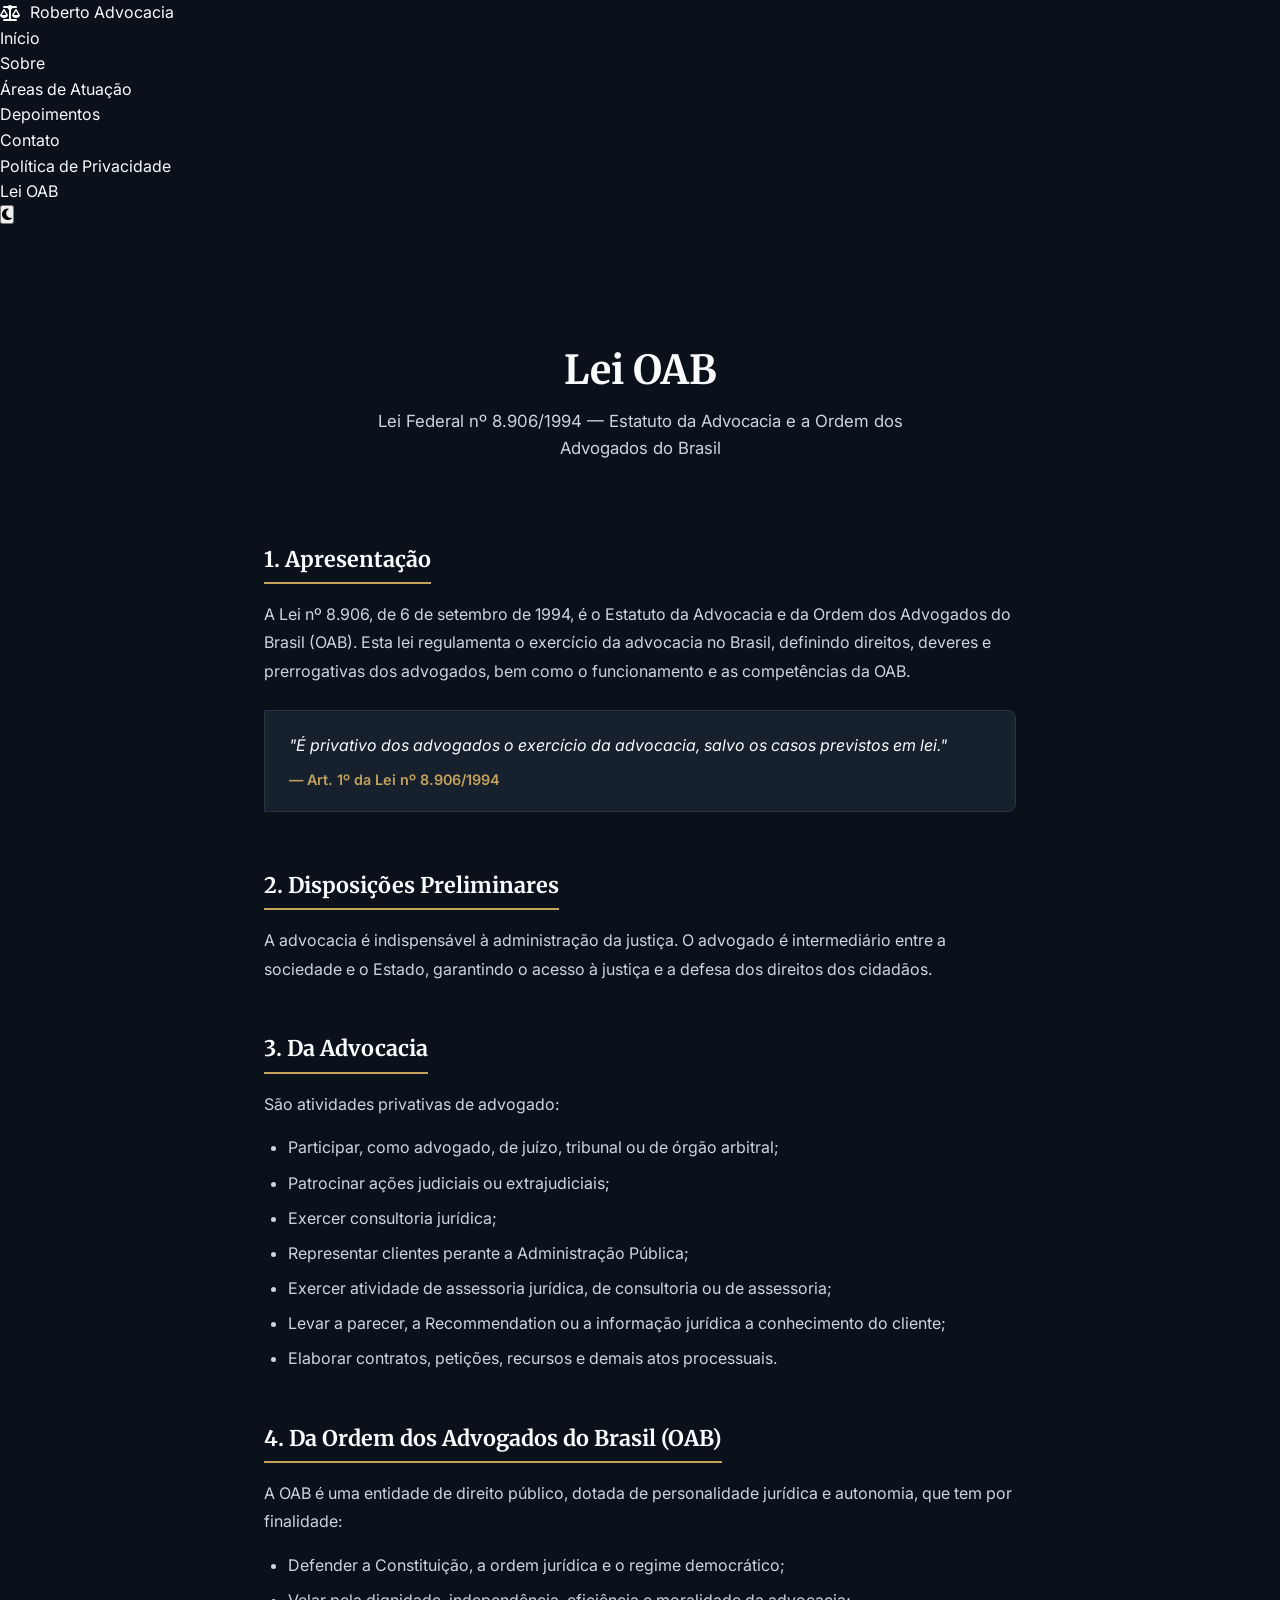
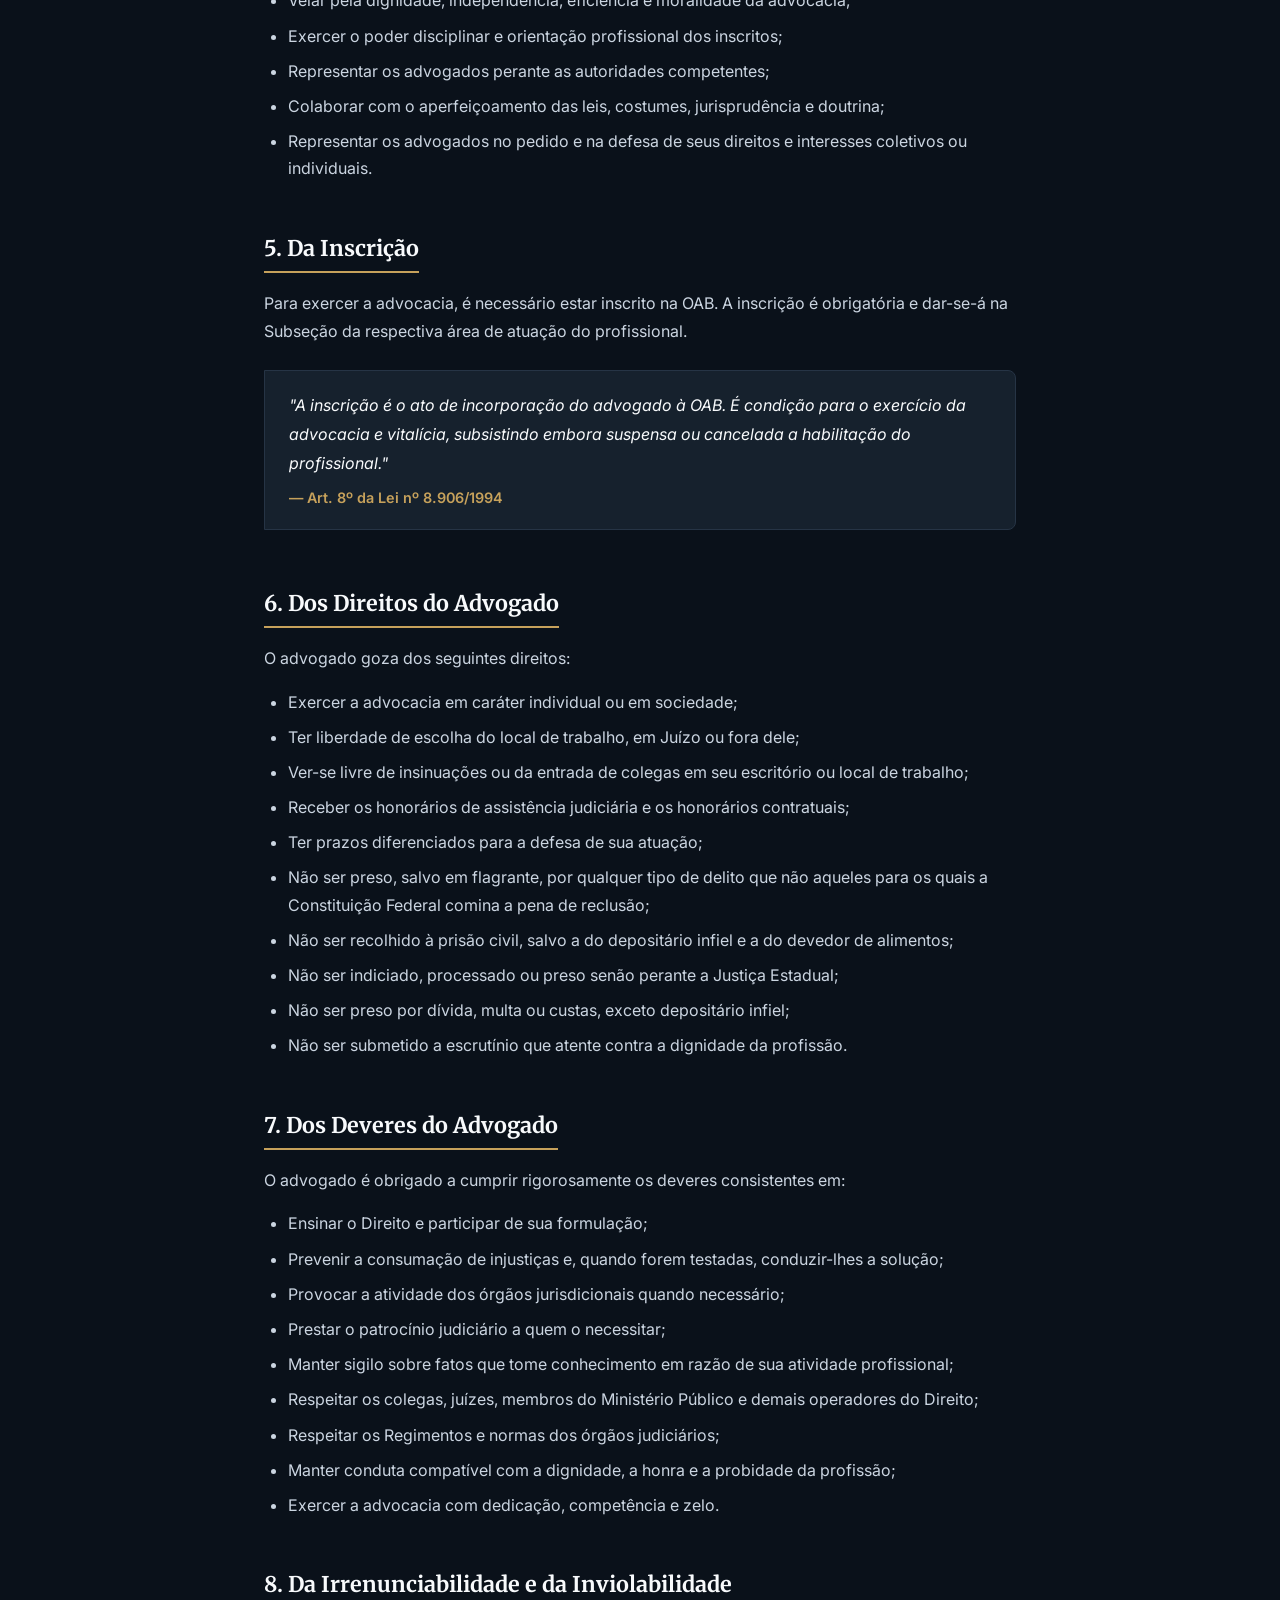
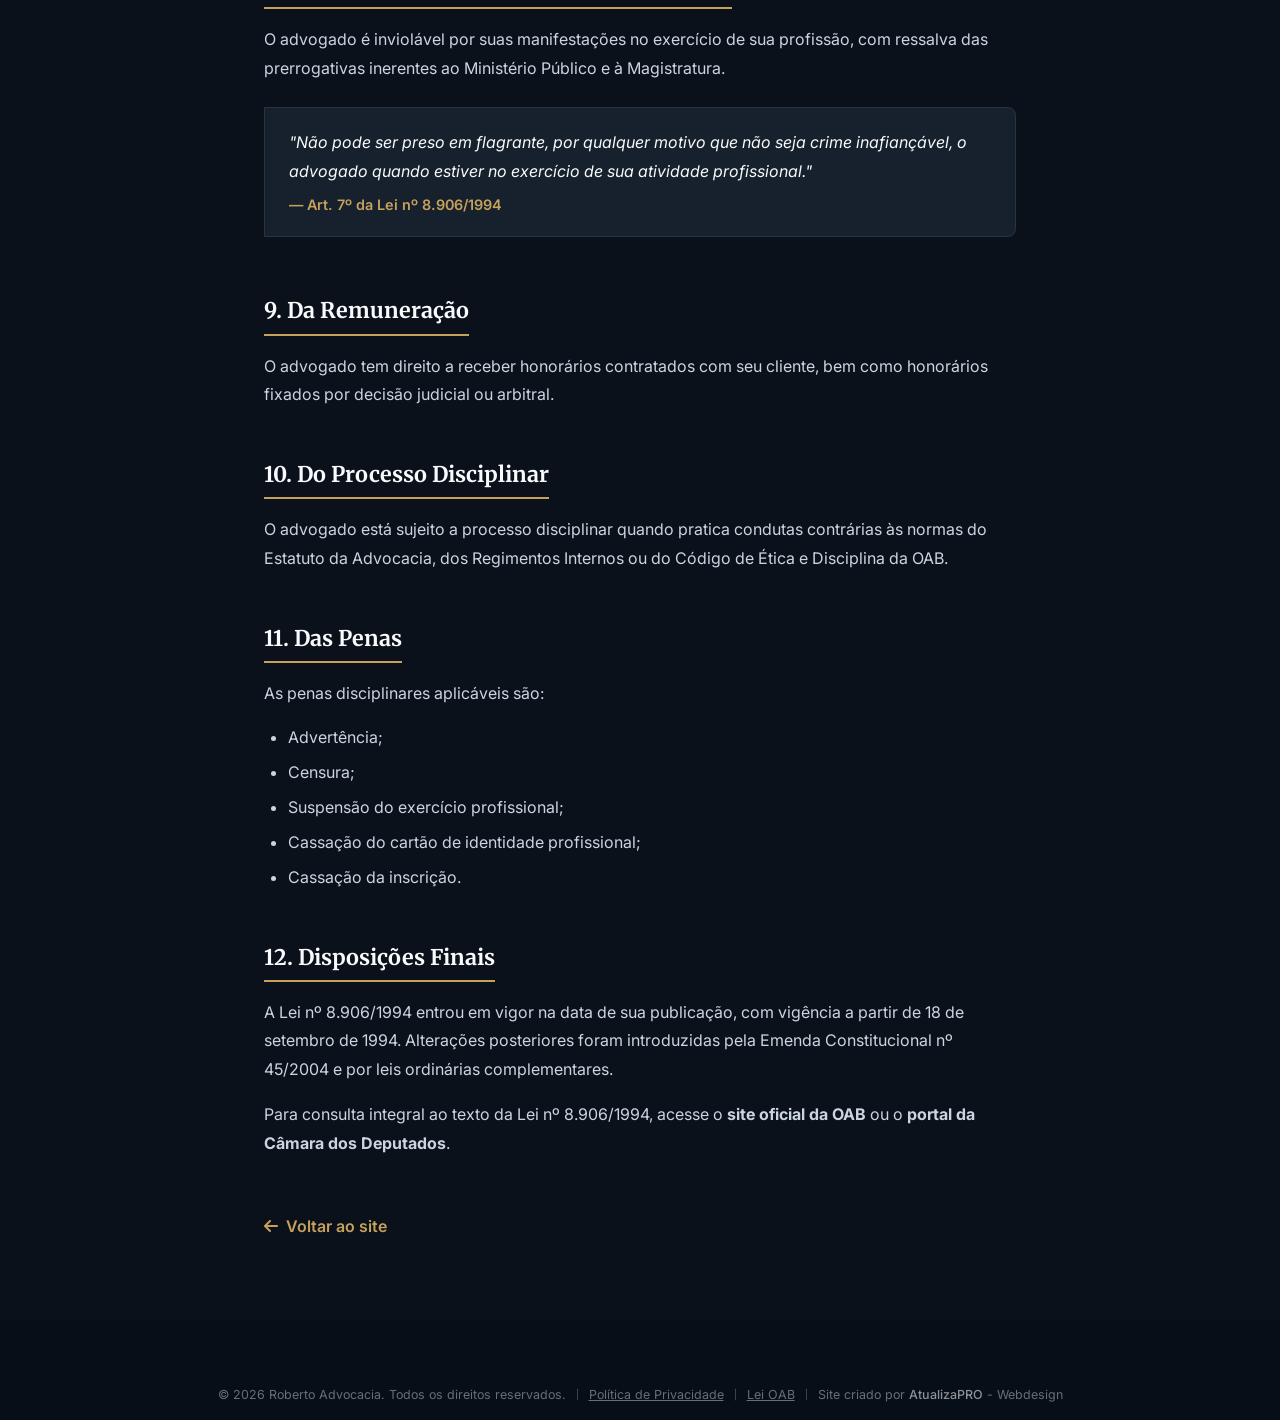
==== commit efd246de: "Add files via upload" ====
--- a/lei-oab.html
+++ b/lei-oab.html
@@ -264,8 +264,13 @@
     <footer class="footer">
         <div class="container">
             <div class="footer-bottom">
-                <p>&copy; 2026 Roberto Advocacia. Todos os direitos reservados.</p>
-                <p><a href="privacidade.html">Política de Privacidade</a></p>
+                <span>&copy; 2026 Roberto Advocacia. Todos os direitos reservados.</span>
+                <span class="footer-legal-sep">|</span>
+                <a href="privacidade.html">Política de Privacidade</a>
+                <span class="footer-legal-sep">|</span>
+                <a href="lei-oab.html">Lei OAB</a>
+                <span class="footer-legal-sep">|</span>
+                <span class="footer-powered">Site criado por <strong>AtualizaPRO</strong> - Webdesign</span>
             </div>
         </div>
     </footer>
--- a/style.css
+++ b/style.css
@@ -148,8 +148,17 @@
 }
 
 [data-theme="light"] .glass-nav {
-    --bg-color: rgba(255, 255, 255, 0.43);
-    --highlight: rgba(255, 255, 255, 0.75);
+    --bg-color: rgba(255, 255, 255, 0.92);
+    --highlight: rgba(255, 255, 255, 0.95);
+}
+
+[data-theme="light"] .logo-text,
+[data-theme="light"] .nav-link {
+    color: #1F2937;
+}
+
+[data-theme="light"] .nav-link:hover {
+    color: #0B1F33;
 }
 
 /* =============================================
@@ -158,11 +167,15 @@
 .header-inner {
     background: transparent;
     border-radius: 50px;
-    padding: 12px 28px;
+    padding: 17px 28px;
     display: flex;
     align-items: center;
     justify-content: space-between;
     position: relative;
+}
+
+.header-actions .header-cta {
+    display: none;
 }
 
 .header-inner::before {
@@ -170,8 +183,8 @@
     position: absolute;
     inset: 0;
     border-radius: 50px;
-    padding: 0.8px;
-    background: radial-gradient(circle, rgba(198, 161, 91, 0.43) 0%, rgba(198, 161, 91, 0.43) 100%);
+    padding: 1px;
+    background: radial-gradient(circle at 50% 50%, rgba(198, 161, 91, 0.7) 0%, rgba(198, 161, 91, 0.3) 35%, rgba(198, 161, 91, 0.08) 70%, rgba(198, 161, 91, 0.02) 100%);
     -webkit-mask: linear-gradient(#fff 0 0) content-box, linear-gradient(#fff 0 0);
     -webkit-mask-composite: xor;
     mask-composite: exclude;
@@ -241,8 +254,9 @@
 }
 
 .header-cta {
-    padding: 12px 24px;
-    font-size: 0.9rem;
+    padding: 10px 20px !important;
+    font-size: 0.85rem !important;
+    gap: 6px !important;
     background: var(--whatsapp) !important;
     color: #fff;
     position: relative;
@@ -251,7 +265,10 @@
     font-weight: 600;
     display: inline-flex;
     align-items: center;
-    gap: 8px;
+}
+
+.header-cta i {
+    font-size: 1rem !important;
 }
 
 .header-cta::before {
@@ -1046,41 +1063,109 @@
 .footer {
     background: #060E18;
     color: #FFFFFF;
-    padding: 64px 0 0;
-}
-
-.footer-grid {
+    padding: 50px 40px 0;
+}
+
+.footer-top {
     display: grid;
-    grid-template-columns: 2fr 1fr 1fr 1fr;
-    gap: 40px;
+    grid-template-columns: 1.2fr 2fr;
+    gap: 30px;
+    padding-bottom: 25px;
+    border-bottom: 1px solid rgba(255, 255, 255, 0.08);
+}
+
+.footer-brand {
+    max-width: 320px;
 }
 
 .footer-logo {
     font-family: 'Merriweather', serif;
-    font-size: 1.35rem;
+    font-size: 1.2rem;
     font-weight: 700;
     color: #FFFFFF;
     display: inline-flex;
     align-items: center;
+    gap: 8px;
+    margin-bottom: 15px;
+}
+
+.footer-logo i {
+    color: var(--accent);
+    font-size: 1.3rem;
+}
+
+.footer-brand p {
+    color: rgba(255, 255, 255, 0.5);
+    line-height: 1.6;
+    margin-bottom: 15px;
+    font-size: 0.8rem;
+}
+
+.footer-social {
+    display: flex;
     gap: 10px;
-    margin-bottom: 16px;
-}
-
-.footer-logo i {
-    color: var(--accent);
-}
-
-.footer-col p {
-    color: rgba(255, 255, 255, 0.6);
-    line-height: 1.7;
+}
+
+.social-link {
+    width: 32px;
+    height: 32px;
+    border-radius: 50%;
+    border: 1px solid rgba(255, 255, 255, 0.15);
+    display: flex;
+    align-items: center;
+    justify-content: center;
+    color: rgba(255, 255, 255, 0.7);
+    font-size: 0.85rem;
+    transition: var(--transition);
+}
+
+.social-link:hover {
+    background: var(--accent);
+    border-color: var(--accent);
+    color: #060E18;
+    transform: translateY(-3px);
+}
+
+.footer-links-group {
+    display: grid;
+    grid-template-columns: repeat(3, 1fr);
+    gap: 30px;
+}
+
+.schedule-list {
+    list-style: none;
+}
+
+.schedule-list li {
+    display: flex;
+    justify-content: space-between;
+    align-items: center;
+    margin-bottom: 3px;
+    font-size: 0.8rem;
+}
+
+.schedule-list li span:first-child {
+    color: rgba(255, 255, 255, 0.5);
+    margin-right: 20px;
+}
+
+.schedule-list li span:last-child {
+    color: var(--accent);
+    font-weight: 500;
 }
 
 .footer-col h4 {
     font-family: 'Inter', sans-serif;
-    font-size: 1rem;
-    font-weight: 600;
-    margin-bottom: 20px;
-    color: #FFFFFF;
+    font-size: 0.85rem;
+    font-weight: 700;
+    text-transform: uppercase;
+    letter-spacing: 0.5px;
+    margin-bottom: 5px;
+    color: var(--accent);
+}
+
+.footer-col h4::after {
+    display: none;
 }
 
 .footer-col ul {
@@ -1088,50 +1173,84 @@
 }
 
 .footer-col ul li {
-    margin-bottom: 10px;
+    margin-bottom: 3px;
 }
 
 .footer-col ul a {
+    color: rgba(255, 255, 255, 0.5);
+    font-size: 0.8rem;
+    transition: var(--transition);
+}
+
+.footer-col ul a:hover {
+    color: var(--accent);
+    padding-left: 4px;
+}
+
+.contact-list li {
+    display: flex;
+    align-items: flex-start;
+    gap: 8px;
+    color: rgba(255, 255, 255, 0.5);
+    font-size: 0.8rem;
+    line-height: 1.5;
+    margin-bottom: 8px;
+}
+
+.contact-list li:not(:first-child) {
+    margin-top: 0;
+}
+
+.contact-list i {
+    color: var(--accent);
+    width: 14px;
+    margin-top: 2px;
+    flex-shrink: 0;
+    font-size: 0.8rem;
+    margin-right: 5px;
+}
+
+.footer-bottom {
+    border-top: none;
+    margin-top: 0;
+    padding: 15px 0;
+    display: flex;
+    flex-wrap: wrap;
+    align-items: center;
+    justify-content: center;
+    gap: 4px 10px;
+    font-size: 0.78rem;
+    color: rgba(255, 255, 255, 0.4);
+}
+
+.footer-powered {
+    color: rgba(255, 255, 255, 0.4);
+}
+
+.footer-powered strong {
     color: rgba(255, 255, 255, 0.55);
-    font-size: 0.92rem;
+    font-weight: 500;
+}
+
+.footer-bottom-links {
+    display: flex;
+    gap: 4px 10px;
+}
+
+.footer-bottom a {
+    color: rgba(255, 255, 255, 0.4);
+    text-decoration: underline;
     transition: var(--transition);
 }
 
-.footer-col ul a:hover {
-    color: var(--accent);
-}
-
-.contact-list li {
-    display: flex;
-    align-items: center;
-    gap: 10px;
-    color: rgba(255, 255, 255, 0.55);
-    font-size: 0.92rem;
-}
-
-.contact-list i {
-    color: var(--accent);
-    width: 16px;
-}
-
-.footer-bottom {
-    border-top: 1px solid rgba(255, 255, 255, 0.08);
-    margin-top: 40px;
-    padding: 20px 0;
-    display: flex;
-    justify-content: space-between;
-    align-items: center;
-    font-size: 0.88rem;
-    color: rgba(255, 255, 255, 0.4);
-}
-
-.footer-bottom a {
-    color: rgba(255, 255, 255, 0.55);
-    transition: var(--transition);
-}
-
 .footer-bottom a:hover {
     color: var(--accent);
+}
+
+.footer-legal-sep {
+    font-size: 0.6rem;
+    color: rgba(255, 255, 255, 0.3);
+    font-style: normal;
 }
 
 /* =============================================
@@ -1153,6 +1272,15 @@
     box-shadow: 0 4px 20px rgba(37, 211, 102, 0.35);
     z-index: 900;
     transition: var(--transition);
+    opacity: 0;
+    visibility: hidden;
+    transform: scale(0.8);
+}
+
+.whatsapp-float.visible {
+    opacity: 1;
+    visibility: visible;
+    transform: scale(1);
 }
 
 .whatsapp-float:hover {
@@ -1340,8 +1468,23 @@
         gap: 40px;
     }
 
-    .footer-grid {
+    .footer-top {
+        grid-template-columns: 1fr;
+        gap: 20px;
+    }
+
+    .footer-brand {
+        max-width: 100%;
+        text-align: center;
+    }
+
+    .footer-social {
+        justify-content: center;
+    }
+
+    .footer-links-group {
         grid-template-columns: repeat(2, 1fr);
+        gap: 20px;
     }
 }
 
@@ -1451,15 +1594,35 @@
         grid-template-columns: 1fr;
     }
 
-    .footer-grid {
+    .footer-links-group {
         grid-template-columns: 1fr;
-        gap: 32px;
+        gap: 20px;
+    }
+
+    .footer-links-group .footer-col {
+        text-align: center;
+        align-items: center;
+    }
+
+    .schedule-list li {
+        justify-content: center;
+        gap: 15px;
+    }
+
+    .contact-list li {
+        justify-content: center;
+        text-align: center;
     }
 
     .footer-bottom {
         flex-direction: column;
         text-align: center;
-        gap: 8px;
+        gap: 6px;
+    }
+
+    .footer-bottom-links {
+        flex-direction: column;
+        gap: 4px;
     }
 
     .cookie-content {
